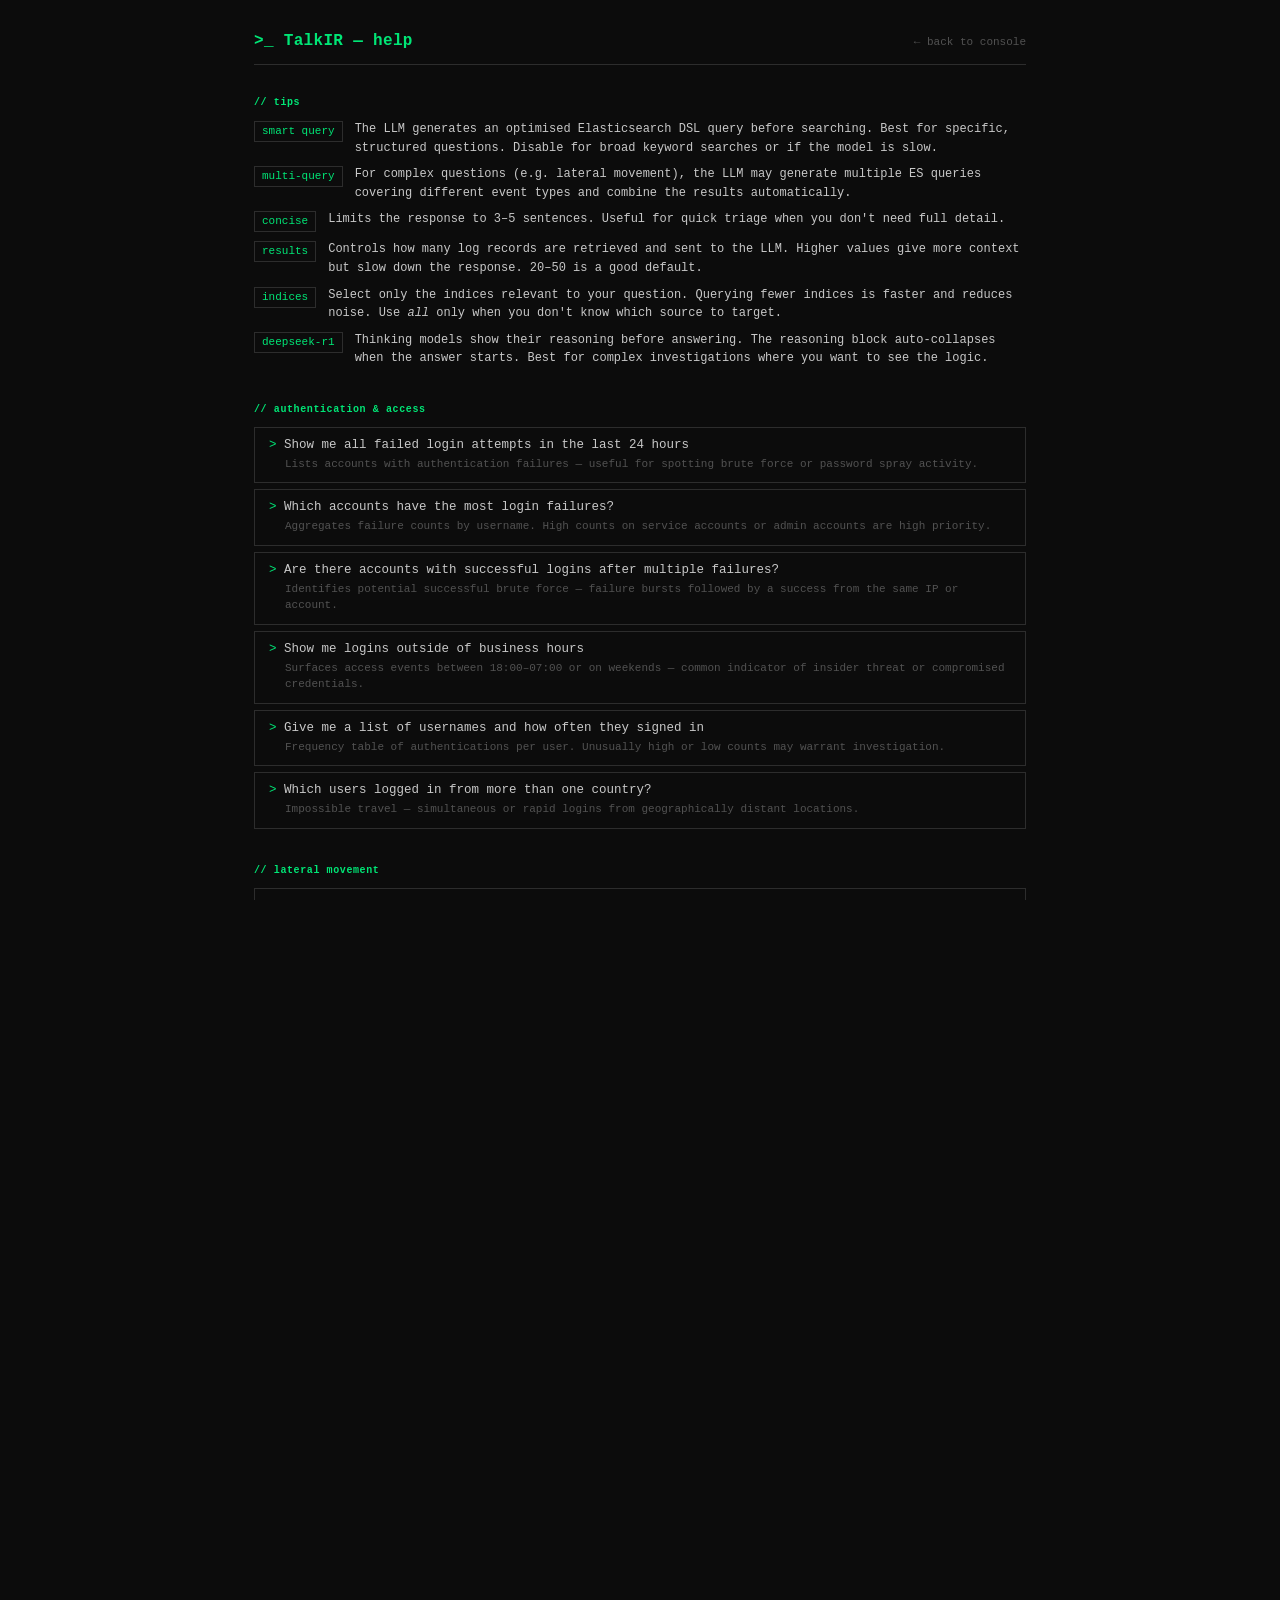
==== frontend/html/help.html @ 01c2bba3 "Add help page and fix match_all query sanitization - New help.html: terminal-styled page with 25+ ex" ====
<!DOCTYPE html>
<html lang="en">
<head>
  <meta charset="UTF-8" />
  <meta name="viewport" content="width=device-width, initial-scale=1.0" />
  <title>TalkIR — Help</title>
  <link rel="stylesheet" href="style.css" />
  <style>
    .help-wrap {
      max-width: 820px;
      margin: 0 auto;
      padding: 32px 24px 64px;
    }
    .help-header {
      display: flex;
      align-items: baseline;
      justify-content: space-between;
      border-bottom: 1px solid var(--border);
      padding-bottom: 14px;
      margin-bottom: 32px;
    }
    .help-header h1 {
      font-size: 16px;
      font-weight: 700;
      color: var(--accent);
      letter-spacing: 0.02em;
    }
    .help-header a {
      font-size: 11px;
      color: var(--muted);
      text-decoration: none;
      font-family: var(--font-mono);
    }
    .help-header a:hover { color: var(--accent); }

    .help-section { margin-bottom: 36px; }

    .help-section h2 {
      font-size: 10px;
      color: var(--accent);
      letter-spacing: 0.06em;
      margin-bottom: 12px;
    }

    .query-grid {
      display: flex;
      flex-direction: column;
      gap: 6px;
    }
    .query-card {
      border: 1px solid var(--border);
      padding: 10px 14px;
      transition: border-color 0.15s;
    }
    .query-card:hover { border-color: var(--muted); }

    .query-text {
      font-size: 12.5px;
      color: var(--text);
      font-family: var(--font-mono);
      margin-bottom: 4px;
    }
    .query-text::before {
      content: '> ';
      color: var(--accent);
      user-select: none;
    }
    .query-desc {
      font-size: 11px;
      color: var(--muted);
      line-height: 1.5;
      padding-left: 16px;
    }

    .tips-list {
      display: flex;
      flex-direction: column;
      gap: 8px;
    }
    .tip {
      display: flex;
      gap: 12px;
      font-size: 12px;
      line-height: 1.55;
    }
    .tip-key {
      color: var(--accent);
      font-family: var(--font-mono);
      font-size: 11px;
      white-space: nowrap;
      border: 1px solid var(--border);
      padding: 1px 7px;
      align-self: flex-start;
      margin-top: 1px;
      flex-shrink: 0;
    }
    .tip-val { color: var(--text); }
    .tip-val .muted { color: var(--muted); }

    html, body { overflow: auto; }
  </style>
</head>
<body>
  <div class="help-wrap">

    <div class="help-header">
      <h1>&gt;_ TalkIR — help</h1>
      <a href="/">&larr; back to console</a>
    </div>

    <!-- ── Tips ─────────────────────────────────────────────────────────── -->
    <section class="help-section">
      <h2>// tips</h2>
      <div class="tips-list">
        <div class="tip">
          <span class="tip-key">smart query</span>
          <span class="tip-val">The LLM generates an optimised Elasticsearch DSL query before searching. Best for specific, structured questions. Disable for broad keyword searches or if the model is slow.</span>
        </div>
        <div class="tip">
          <span class="tip-key">multi-query</span>
          <span class="tip-val">For complex questions (e.g. lateral movement), the LLM may generate multiple ES queries covering different event types and combine the results automatically.</span>
        </div>
        <div class="tip">
          <span class="tip-key">concise</span>
          <span class="tip-val">Limits the response to 3–5 sentences. Useful for quick triage when you don't need full detail.</span>
        </div>
        <div class="tip">
          <span class="tip-key">results</span>
          <span class="tip-val">Controls how many log records are retrieved and sent to the LLM. Higher values give more context but slow down the response. 20–50 is a good default.</span>
        </div>
        <div class="tip">
          <span class="tip-key">indices</span>
          <span class="tip-val">Select only the indices relevant to your question. Querying fewer indices is faster and reduces noise. Use <em>all</em> only when you don't know which source to target.</span>
        </div>
        <div class="tip">
          <span class="tip-key">deepseek-r1</span>
          <span class="tip-val">Thinking models show their reasoning before answering. The reasoning block auto-collapses when the answer starts. Best for complex investigations where you want to see the logic.</span>
        </div>
      </div>
    </section>

    <!-- ── Authentication ───────────────────────────────────────────────── -->
    <section class="help-section">
      <h2>// authentication &amp; access</h2>
      <div class="query-grid">
        <div class="query-card">
          <div class="query-text">Show me all failed login attempts in the last 24 hours</div>
          <div class="query-desc">Lists accounts with authentication failures — useful for spotting brute force or password spray activity.</div>
        </div>
        <div class="query-card">
          <div class="query-text">Which accounts have the most login failures?</div>
          <div class="query-desc">Aggregates failure counts by username. High counts on service accounts or admin accounts are high priority.</div>
        </div>
        <div class="query-card">
          <div class="query-text">Are there accounts with successful logins after multiple failures?</div>
          <div class="query-desc">Identifies potential successful brute force — failure bursts followed by a success from the same IP or account.</div>
        </div>
        <div class="query-card">
          <div class="query-text">Show me logins outside of business hours</div>
          <div class="query-desc">Surfaces access events between 18:00–07:00 or on weekends — common indicator of insider threat or compromised credentials.</div>
        </div>
        <div class="query-card">
          <div class="query-text">Give me a list of usernames and how often they signed in</div>
          <div class="query-desc">Frequency table of authentications per user. Unusually high or low counts may warrant investigation.</div>
        </div>
        <div class="query-card">
          <div class="query-text">Which users logged in from more than one country?</div>
          <div class="query-desc">Impossible travel — simultaneous or rapid logins from geographically distant locations.</div>
        </div>
      </div>
    </section>

    <!-- ── Lateral movement ─────────────────────────────────────────────── -->
    <section class="help-section">
      <h2>// lateral movement</h2>
      <div class="query-grid">
        <div class="query-card">
          <div class="query-text">Are there signs of lateral movement?</div>
          <div class="query-desc">Broad sweep — covers authentication across multiple hosts, remote service use, SMB/RDP connections, and pass-the-hash indicators. Maps to MITRE T1021, T1550.</div>
        </div>
        <div class="query-card">
          <div class="query-text">Which users authenticated to multiple systems in a short timeframe?</div>
          <div class="query-desc">Accounts accessing many hosts quickly may indicate automated lateral movement or credential reuse after compromise.</div>
        </div>
        <div class="query-card">
          <div class="query-text">Show me remote desktop or SMB connections between internal hosts</div>
          <div class="query-desc">Peer-to-peer RDP and SMB activity between workstations is unusual and often indicates lateral movement (T1021.001, T1021.002).</div>
        </div>
        <div class="query-card">
          <div class="query-text">Are there any service account logins from workstations?</div>
          <div class="query-desc">Service accounts authenticating interactively or from user workstations is a common sign of pass-the-ticket or stolen credentials.</div>
        </div>
      </div>
    </section>

    <!-- ── Privilege escalation ─────────────────────────────────────────── -->
    <section class="help-section">
      <h2>// privilege escalation &amp; persistence</h2>
      <div class="query-grid">
        <div class="query-card">
          <div class="query-text">Are there any new local administrator accounts created recently?</div>
          <div class="query-desc">Newly created privileged accounts may indicate persistence (T1136) or privilege escalation (T1078).</div>
        </div>
        <div class="query-card">
          <div class="query-text">Show me privilege escalation events</div>
          <div class="query-desc">Looks for UAC bypasses, sudo usage, token impersonation, and group membership changes.</div>
        </div>
        <div class="query-card">
          <div class="query-text">Which accounts were added to privileged groups?</div>
          <div class="query-desc">Group membership changes to Domain Admins, Administrators, or sudo-capable groups are high-value events (T1098).</div>
        </div>
        <div class="query-card">
          <div class="query-text">Are there scheduled tasks or services created by unusual accounts?</div>
          <div class="query-desc">Persistence via scheduled tasks (T1053) or new services (T1543) created by non-admin accounts warrants investigation.</div>
        </div>
      </div>
    </section>

    <!-- ── Process & execution ──────────────────────────────────────────── -->
    <section class="help-section">
      <h2>// process execution &amp; malware</h2>
      <div class="query-grid">
        <div class="query-card">
          <div class="query-text">Show me PowerShell commands run by users</div>
          <div class="query-desc">PowerShell abuse (T1059.001) is one of the most common living-off-the-land techniques. Look for encoded commands, download cradles, or unusual parent processes.</div>
        </div>
        <div class="query-card">
          <div class="query-text">Are there processes spawned from unusual parent processes?</div>
          <div class="query-desc">Word/Excel spawning cmd.exe or PowerShell is a classic malicious macro indicator. Helps identify T1566 phishing outcomes.</div>
        </div>
        <div class="query-card">
          <div class="query-text">Find any processes running from temp or user-writable directories</div>
          <div class="query-desc">Malware frequently executes from %TEMP%, AppData, or Downloads to avoid detection in system directories.</div>
        </div>
        <div class="query-card">
          <div class="query-text">Are there signs of credential dumping?</div>
          <div class="query-desc">Looks for LSASS access, Mimikatz-related activity, ntds.dit access, and SAM database reads (T1003).</div>
        </div>
      </div>
    </section>

    <!-- ── Network & exfiltration ───────────────────────────────────────── -->
    <section class="help-section">
      <h2>// network &amp; data exfiltration</h2>
      <div class="query-grid">
        <div class="query-card">
          <div class="query-text">Show me connections to external IP addresses</div>
          <div class="query-desc">Outbound connections to non-RFC1918 addresses — useful for C2 detection (T1071) or data exfiltration (T1041).</div>
        </div>
        <div class="query-card">
          <div class="query-text">What are the top destination ports and how many connections to each?</div>
          <div class="query-desc">Unusual ports (4444, 8080, 1337, high ephemeral ports) may indicate C2 channels or non-standard services.</div>
        </div>
        <div class="query-card">
          <div class="query-text">Are there signs of data exfiltration?</div>
          <div class="query-desc">Looks for large outbound transfers, access to bulk sensitive files, cloud sync activity, and staging behaviour (T1560, T1048).</div>
        </div>
        <div class="query-card">
          <div class="query-text">Find DNS queries to unusual or newly registered domains</div>
          <div class="query-desc">DNS-based C2 (T1071.004) and DGA (Domain Generation Algorithm) traffic often appear as high-frequency queries to random-looking domains.</div>
        </div>
      </div>
    </section>

    <!-- ── Investigation ────────────────────────────────────────────────── -->
    <section class="help-section">
      <h2>// investigation &amp; triage</h2>
      <div class="query-grid">
        <div class="query-card">
          <div class="query-text">Summarise all activity from IP address 10.0.0.50</div>
          <div class="query-desc">Full timeline of events associated with a specific source IP — useful when triaging an alert or investigating a known-bad indicator.</div>
        </div>
        <div class="query-card">
          <div class="query-text">What did user jsmith do over the last 7 days?</div>
          <div class="query-desc">Reconstructs a user's activity timeline — authentication, process execution, network connections, and file access.</div>
        </div>
        <div class="query-card">
          <div class="query-text">Give me a timeline of events between 14:00 and 16:00 yesterday</div>
          <div class="query-desc">Narrows the search window to a specific incident period — useful when you know when an alert fired.</div>
        </div>
        <div class="query-card">
          <div class="query-text">Map these events to the MITRE ATT&amp;CK framework</div>
          <div class="query-desc">Asks the LLM to classify observed behaviours against ATT&amp;CK techniques and provide tactic/technique IDs for reporting.</div>
        </div>
        <div class="query-card">
          <div class="query-text">What are the most critical findings across all indices?</div>
          <div class="query-desc">High-level triage sweep — identifies the most suspicious events across all available log sources.</div>
        </div>
      </div>
    </section>

  </div>
</body>
</html>
---- frontend/html/style.css ----
/* ─── Variables ───────────────────────────────────────────────────────────── */
:root {
  --bg:        #0c0c0c;
  --surface:   #141414;
  --surface2:  #1e1e1e;
  --border:    #2d2d2d;
  --accent:    #00e676;
  --accent2:   #b2ff59;
  --danger:    #ff5252;
  --text:      #c8c8c8;
  --muted:     #525252;
  --dim:       #333333;
  --font-mono: 'Cascadia Code', 'Fira Code', 'Courier New', monospace;
  --font-ui:   'Cascadia Code', 'Fira Code', 'Courier New', monospace;
  --radius:    0px;
}

/* ─── Reset ───────────────────────────────────────────────────────────────── */
*, *::before, *::after { box-sizing: border-box; margin: 0; padding: 0; }
html, body               { height: 100%; overflow: hidden; }
body                     { font-family: var(--font-mono); background: var(--bg); color: var(--text); font-size: 13px; }

/* ─── Layout ──────────────────────────────────────────────────────────────── */
.shell {
  display: grid;
  grid-template-columns: 240px 1fr;
  height: 100vh;
}

/* ─── Sidebar ─────────────────────────────────────────────────────────────── */
.sidebar {
  background: var(--surface);
  border-right: 1px solid var(--border);
  display: flex;
  flex-direction: column;
  overflow: hidden;
  position: relative;
  min-width: 160px;
  max-width: 480px;
}

.resize-handle {
  position: absolute;
  top: 0;
  right: -4px;
  width: 8px;
  height: 100%;
  cursor: col-resize;
  z-index: 10;
}
.resize-handle::after {
  content: '';
  position: absolute;
  left: 3px;
  top: 0;
  bottom: 0;
  width: 2px;
  background: transparent;
  transition: background 0.15s;
}
.resize-handle:hover::after,
.resize-handle.active::after {
  background: var(--accent);
  opacity: 0.4;
}
.sidebar-header {
  padding: 14px 14px 10px;
  border-bottom: 1px solid var(--border);
}
.logo      { font-size: 16px; font-weight: 700; color: var(--accent); letter-spacing: 0.02em; }
.logo-sub  { display: block; font-size: 10px; color: var(--muted); margin-top: 3px; }
.accent    { color: var(--accent); }

.sidebar-section {
  padding: 12px 14px;
  border-bottom: 1px solid var(--border);
  flex-shrink: 0;
}
.sidebar-section.bottom {
  margin-top: auto;
  border-top: 1px solid var(--border);
  border-bottom: none;
}
.section-title {
  font-size: 10px;
  color: var(--accent);
  margin-bottom: 8px;
  display: flex;
  align-items: center;
  justify-content: space-between;
  letter-spacing: 0.04em;
}

/* Indices list */
.indices-list {
  display: flex;
  flex-direction: column;
  gap: 2px;
  max-height: 220px;
  overflow-y: auto;
  margin-bottom: 6px;
}
.check-label {
  display: flex;
  align-items: center;
  gap: 7px;
  cursor: pointer;
  padding: 3px 4px;
  font-size: 11px;
  color: var(--text);
  transition: color 0.1s;
}
.check-label:hover { color: var(--accent); }
.check-label input  { accent-color: var(--accent); cursor: pointer; }
.index-meta { color: var(--muted); font-size: 10px; margin-left: auto; }

.index-controls { margin-top: 4px; }

/* Range */
.results-row { display: flex; align-items: center; gap: 8px; }
.results-row input[type=range] { flex: 1; accent-color: var(--accent); }
input[type=range]:disabled { opacity: 0.3; }

/* Buttons */
.btn-icon {
  background: none;
  border: none;
  color: var(--muted);
  cursor: pointer;
  font-size: 13px;
  font-family: var(--font-mono);
  padding: 0 3px;
  line-height: 1;
}
.btn-icon:hover { color: var(--accent); }

.bottom-actions {
  display: flex;
  gap: 8px;
}
.btn-term {
  flex: 1;
  padding: 6px 4px;
  background: transparent;
  border: 1px solid var(--border);
  color: var(--muted);
  cursor: pointer;
  font-family: var(--font-mono);
  font-size: 11px;
  transition: border-color 0.1s, color 0.1s;
  text-align: center;
}
.btn-term:hover { border-color: var(--accent); color: var(--accent); }
a.btn-term { text-decoration: none; display: flex; align-items: center; justify-content: center; }

/* ─── Chat pane ───────────────────────────────────────────────────────────── */
.chat-pane {
  display: flex;
  flex-direction: column;
  overflow: hidden;
}
.chat-header {
  padding: 10px 16px;
  border-bottom: 1px solid var(--border);
  display: flex;
  align-items: center;
  justify-content: space-between;
  background: var(--surface);
  font-size: 12px;
  color: var(--muted);
}
.chat-header-prompt { letter-spacing: 0.02em; }
.badge {
  border: 1px solid var(--border);
  padding: 2px 8px;
  font-size: 10px;
  font-family: var(--font-mono);
  color: var(--muted);
}

/* Messages */
.messages {
  flex: 1;
  overflow-y: auto;
  padding: 16px 20px;
  display: flex;
  flex-direction: column;
  gap: 12px;
}
.msg { display: flex; flex-direction: column; }
.msg.user      { align-items: flex-end; }
.msg.assistant { align-items: flex-start; }
.msg.error     { align-items: flex-start; }

.bubble {
  max-width: 82%;
  padding: 8px 14px;
  line-height: 1.65;
  white-space: pre-wrap;
  word-break: break-word;
  font-size: 12.5px;
  font-family: var(--font-mono);
}

/* User — command line style */
.msg.user .bubble {
  background: transparent;
  border-left: 2px solid var(--accent);
  color: var(--accent);
  padding: 4px 10px 4px 12px;
  font-size: 13px;
  position: relative;
}
.msg.user .bubble::before {
  content: '> ';
  color: var(--muted);
  user-select: none;
}

/* Assistant — terminal output */
.msg.assistant .bubble {
  background: transparent;
  border-left: 2px solid var(--dim);
  color: var(--text);
  padding: 6px 12px;
  transition: border-color 0.2s;
}
.msg.assistant .bubble:hover { border-left-color: var(--border); }

/* Error */
.msg.error .bubble {
  background: transparent;
  border-left: 2px solid var(--danger);
  color: var(--danger);
  padding: 6px 12px;
}
.msg.error .bubble::before {
  content: '[!] ';
}

/* Code inside bubbles */
.bubble code {
  background: var(--surface2);
  padding: 1px 5px;
  border: 1px solid var(--border);
  font-family: var(--font-mono);
  font-size: 11px;
  color: var(--accent2);
}

/* Status bubble */
.bubble.status {
  color: var(--accent);
  border-left: 2px solid var(--accent);
  background: transparent;
  font-size: 12px;
  padding: 4px 12px;
}

/* Smart query hint */
.smart-query-hint {
  font-size: 10px;
  margin-top: 4px;
  line-height: 1.5;
  padding: 0 2px;
}

/* Query warning */
.query-warning {
  font-size: 11px;
  color: var(--danger);
  padding: 6px 10px;
  border-left: 2px solid var(--danger);
  white-space: pre-wrap;
  word-break: break-word;
  margin-top: 4px;
}

/* Model selector */
.model-select {
  width: 100%;
  background: var(--surface2);
  border: 1px solid var(--border);
  color: var(--text);
  font-size: 11px;
  font-family: var(--font-mono);
  padding: 5px 7px;
  cursor: pointer;
  outline: none;
}
.model-select:focus { border-color: var(--accent); }
.model-select option { background: var(--surface2); }

/* Typing cursor */
.cursor::after {
  content: '▋';
  animation: blink 0.7s step-end infinite;
  color: var(--accent);
}
@keyframes blink { 0%,100% { opacity: 1; } 50% { opacity: 0; } }

/* Input bar — terminal command line */
.input-bar {
  display: flex;
  align-items: flex-end;
  gap: 0;
  border-top: 1px solid var(--border);
  background: var(--surface);
}
.input-prompt {
  padding: 13px 8px 13px 16px;
  color: var(--accent);
  font-family: var(--font-mono);
  font-size: 16px;
  line-height: 1;
  user-select: none;
  flex-shrink: 0;
}
.input-bar textarea {
  flex: 1;
  background: transparent;
  border: none;
  color: var(--text);
  font-family: var(--font-mono);
  font-size: 13px;
  padding: 12px 8px;
  resize: none;
  outline: none;
  min-height: 44px;
  max-height: 140px;
  overflow-y: auto;
}
.input-bar textarea::placeholder { color: var(--muted); }
.input-bar button {
  background: transparent;
  color: var(--accent);
  border: none;
  border-left: 1px solid var(--border);
  padding: 12px 20px;
  font-weight: 700;
  cursor: pointer;
  font-family: var(--font-mono);
  font-size: 12px;
  letter-spacing: 0.05em;
  align-self: stretch;
  display: flex;
  align-items: center;
  transition: background 0.1s;
}
.input-bar button:hover:not(:disabled) { background: var(--surface2); }
.input-bar button:disabled { opacity: 0.3; cursor: not-allowed; }
#stopBtn { color: var(--danger); }
#stopBtn:hover { background: var(--surface2); }

/* ─── Context message ─────────────────────────────────────────────────────── */
.msg.context-msg {
  align-items: flex-start;
}
.context-block {
  border-color: var(--dim);
}
.context-block > summary { color: var(--muted); }
.context-block > summary:hover { color: var(--text); }

/* ─── Generated query block ───────────────────────────────────────────────── */
.query-block {
  max-width: 82%;
  border: 1px solid var(--border);
  overflow: hidden;
  margin-bottom: 2px;
}
.query-block summary {
  display: flex;
  align-items: center;
  gap: 6px;
  padding: 5px 10px;
  background: var(--surface2);
  font-size: 10px;
  color: var(--muted);
  cursor: pointer;
  user-select: none;
  list-style: none;
  letter-spacing: 0.04em;
}
.query-block summary::-webkit-details-marker { display: none; }
.query-block summary::before { content: '▶'; font-size: 8px; transition: transform 0.15s; }
.query-block[open] summary::before { transform: rotate(90deg); }
.query-block summary:hover { color: var(--accent); }
.query-code {
  background: var(--bg);
  padding: 10px 12px;
  font-family: var(--font-mono);
  font-size: 11px;
  color: var(--accent2);
  white-space: pre-wrap;
  word-break: break-all;
  margin: 0;
  border-top: 1px solid var(--border);
}

/* ─── Think / reasoning block ─────────────────────────────────────────────── */
.think-block {
  max-width: 82%;
  margin-bottom: 4px;
  border: 1px solid var(--border);
  font-size: 11px;
  transition: border-color 0.2s;
}
.think-block.active {
  border-color: var(--muted);
}
.think-block summary {
  list-style: none;
  display: flex;
  align-items: center;
  gap: 6px;
  padding: 5px 10px;
  cursor: pointer;
  color: var(--muted);
  user-select: none;
  font-family: var(--font-mono);
  font-size: 10px;
  letter-spacing: 0.04em;
}
.think-block summary::-webkit-details-marker { display: none; }
.think-block summary::before {
  content: '▶';
  font-size: 8px;
  flex-shrink: 0;
  transition: transform 0.15s;
}
.think-block[open] summary::before { transform: rotate(90deg); }
.think-block summary:hover { color: var(--text); }
/* Pulsing dot shown while actively thinking */
.think-block.active summary::after {
  content: '';
  display: inline-block;
  width: 5px;
  height: 5px;
  border-radius: 50%;
  background: var(--accent);
  margin-left: 2px;
  animation: think-pulse 1.2s ease-in-out infinite;
}
@keyframes think-pulse {
  0%, 100% { opacity: 1; transform: scale(1); }
  50%       { opacity: 0.2; transform: scale(0.7); }
}
.think-body {
  padding: 8px 12px;
  color: var(--muted);
  font-family: var(--font-mono);
  font-size: 11px;
  white-space: pre-wrap;
  word-break: break-word;
  border-top: 1px solid var(--border);
  max-height: 280px;
  overflow-y: auto;
  line-height: 1.55;
}

/* ─── Token stats ─────────────────────────────────────────────────────────── */
.msg-stats {
  font-size: 10px;
  color: var(--muted);
  font-family: var(--font-mono);
  padding: 2px 0 0 14px;
}

/* ─── Model catalogue ─────────────────────────────────────────────────────── */
.catalogue-list {
  display: flex;
  flex-direction: column;
  gap: 4px;
}
.catalogue-row {
  display: flex;
  align-items: center;
  justify-content: space-between;
  gap: 8px;
  padding: 6px 8px;
  border: 1px solid var(--border);
  font-size: 11px;
  transition: border-color 0.1s;
}
.catalogue-row:hover { border-color: var(--muted); }
.catalogue-info { display: flex; flex-direction: column; gap: 2px; min-width: 0; }
.catalogue-name { color: var(--text); font-family: var(--font-mono); font-size: 11px; white-space: nowrap; overflow: hidden; text-overflow: ellipsis; }
.catalogue-desc { font-size: 10px; color: var(--muted); }
.catalogue-right { display: flex; align-items: center; gap: 6px; flex-shrink: 0; }
.catalogue-size  { font-size: 10px; color: var(--muted); }
.catalogue-badge.installed { color: var(--accent); font-size: 12px; }
.btn-pull {
  background: transparent;
  border: 1px solid var(--border);
  color: var(--accent);
  cursor: pointer;
  font-family: var(--font-mono);
  font-size: 11px;
  padding: 2px 8px;
}
.btn-pull:hover { border-color: var(--accent); background: var(--surface2); }
.btn-delete {
  background: none;
  border: none;
  color: var(--muted);
  cursor: pointer;
  font-size: 11px;
  padding: 1px 3px;
}
.btn-delete:hover { color: var(--danger); }
.pull-progress {
  font-size: 10px;
  color: var(--accent);
  font-family: var(--font-mono);
  min-width: 36px;
  text-align: right;
}

/* ─── Settings modal ──────────────────────────────────────────────────────── */
.settings-overlay {
  display: none;
  position: fixed;
  inset: 0;
  background: rgba(0, 0, 0, 0.85);
  z-index: 200;
  align-items: center;
  justify-content: center;
}
.settings-overlay.open {
  display: flex;
}
.settings-panel {
  background: var(--surface);
  border: 1px solid var(--border);
  width: min(680px, 92vw);
  max-height: 80vh;
  display: flex;
  flex-direction: column;
}
.settings-header {
  padding: 10px 14px;
  border-bottom: 1px solid var(--border);
  display: flex;
  align-items: center;
  justify-content: space-between;
  font-size: 12px;
  color: var(--accent);
  letter-spacing: 0.04em;
}
.settings-body {
  padding: 16px;
  overflow-y: auto;
  flex: 1;
}
.settings-section {
  margin-bottom: 20px;
}
.settings-section .section-title {
  margin-bottom: 10px;
}

/* ─── Utility ─────────────────────────────────────────────────────────────── */
.muted { color: var(--muted); }

/* ─── Login page ──────────────────────────────────────────────────────────── */
.login-body {
  display: flex;
  align-items: center;
  justify-content: center;
  min-height: 100vh;
  background: var(--bg);
}

.login-shell {
  width: 100%;
  max-width: 380px;
  padding: 16px;
}

.login-panel {
  border: 1px solid var(--border);
  background: var(--surface);
}

.login-header {
  padding: 16px 20px 12px;
  border-bottom: 1px solid var(--border);
  display: flex;
  flex-direction: column;
  gap: 2px;
}

.login-form {
  padding: 20px;
  display: flex;
  flex-direction: column;
  gap: 10px;
}

.login-field {
  display: flex;
  flex-direction: column;
  gap: 4px;
}

.login-label {
  font-size: 11px;
  font-family: var(--font-mono);
}

.login-input {
  background: var(--bg);
  border: 1px solid var(--border);
  color: var(--text);
  font-family: var(--font-mono);
  font-size: 13px;
  padding: 8px 10px;
  outline: none;
  width: 100%;
  box-sizing: border-box;
}

.login-input:focus {
  border-color: var(--accent);
}

.login-error {
  color: var(--danger);
  font-family: var(--font-mono);
  font-size: 12px;
  padding: 6px 0;
}

.btn-login {
  background: transparent;
  border: 1px solid var(--accent);
  color: var(--accent);
  font-family: var(--font-mono);
  font-size: 13px;
  padding: 10px;
  cursor: pointer;
  margin-top: 6px;
  transition: background 0.15s;
}

.btn-login:hover:not(:disabled) { background: var(--surface2); }
.btn-login:disabled { opacity: 0.5; cursor: not-allowed; }

/* ─── Auth header additions ───────────────────────────────────────────────── */
.auth-user {
  font-size: 11px;
  color: var(--muted);
  font-family: var(--font-mono);
}

.btn-logout {
  background: transparent;
  border: none;
  color: var(--muted);
  font-family: var(--font-mono);
  font-size: 11px;
  cursor: pointer;
  padding: 0 4px;
}

.btn-logout:hover { color: var(--danger); }
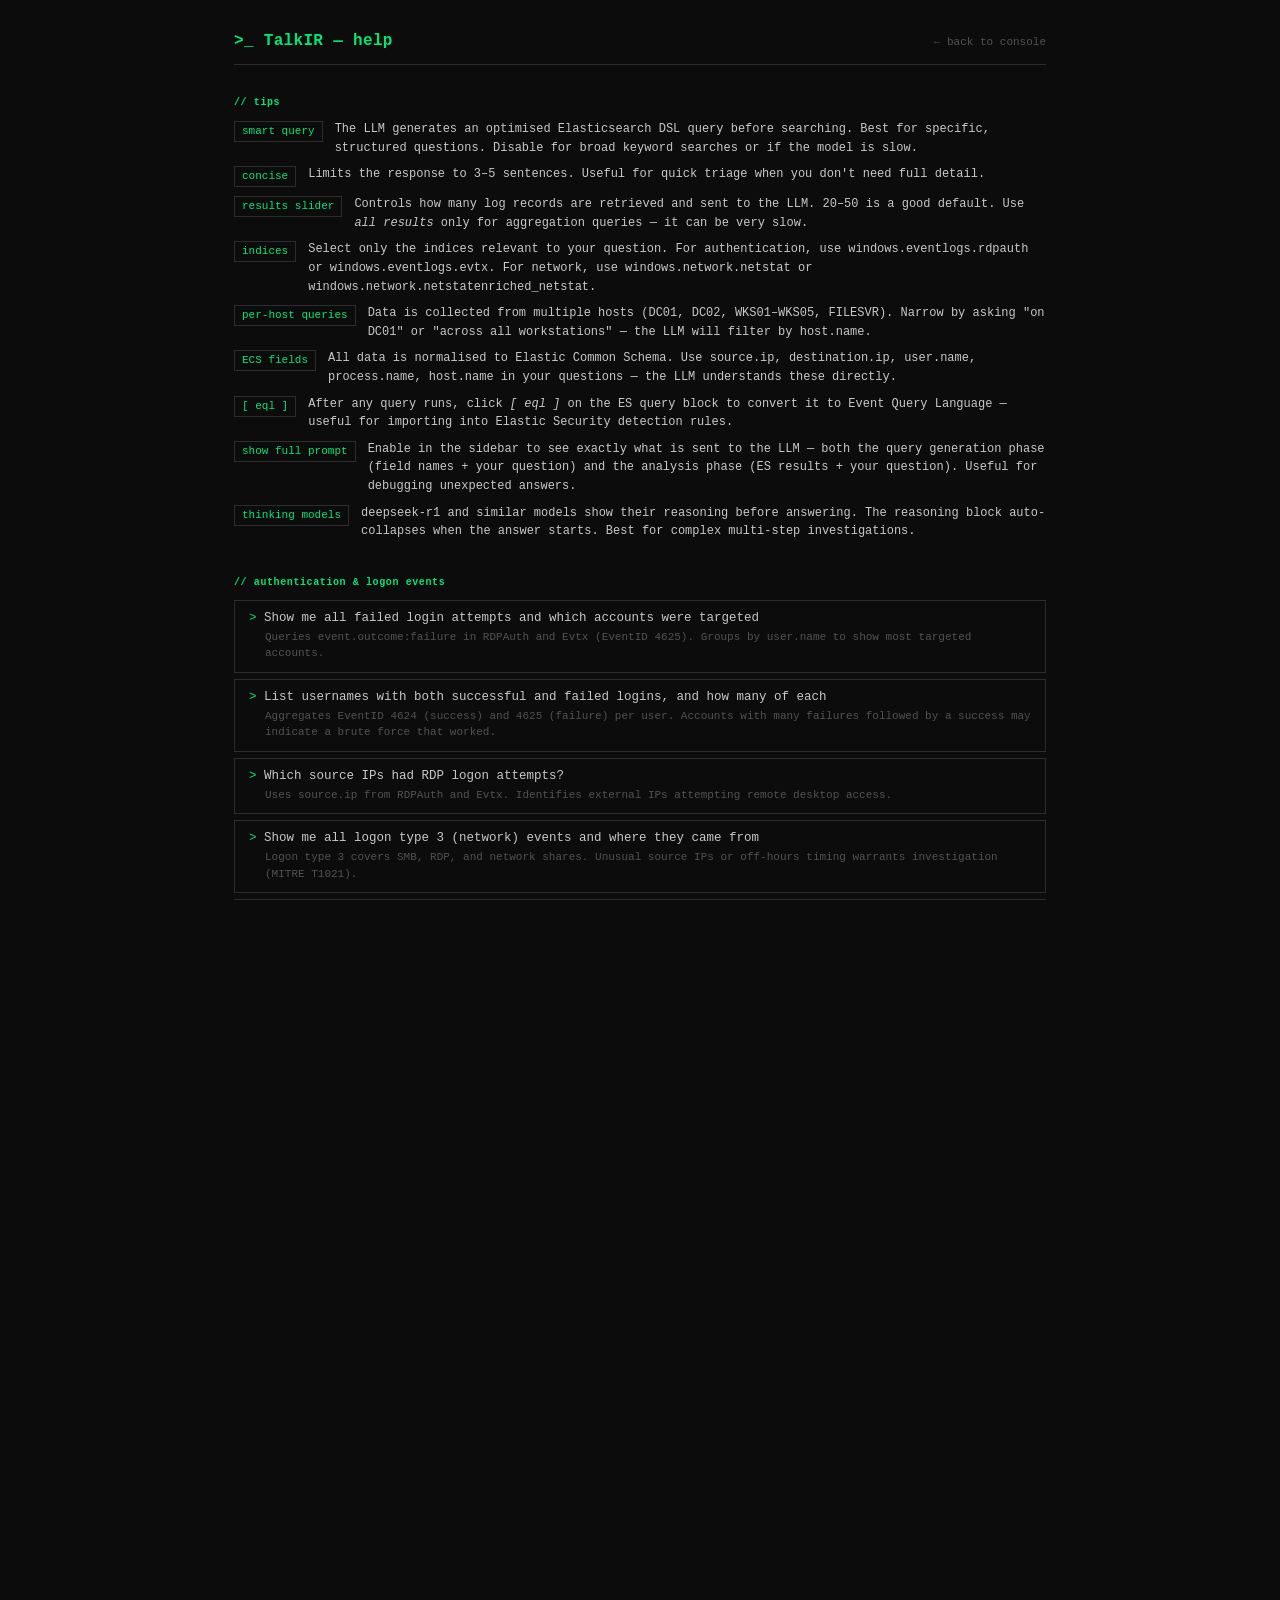
==== commit 3252c2c2: "Improvements to ECS data structures and help text." ====
--- a/frontend/html/help.html
+++ b/frontend/html/help.html
@@ -7,7 +7,7 @@
   <link rel="stylesheet" href="style.css" />
   <style>
     .help-wrap {
-      max-width: 820px;
+      max-width: 860px;
       margin: 0 auto;
       padding: 32px 24px 64px;
     }
@@ -51,6 +51,7 @@
       border: 1px solid var(--border);
       padding: 10px 14px;
       transition: border-color 0.15s;
+      cursor: pointer;
     }
     .query-card:hover { border-color: var(--muted); }
 
@@ -117,174 +118,283 @@
           <span class="tip-val">The LLM generates an optimised Elasticsearch DSL query before searching. Best for specific, structured questions. Disable for broad keyword searches or if the model is slow.</span>
         </div>
         <div class="tip">
-          <span class="tip-key">multi-query</span>
-          <span class="tip-val">For complex questions (e.g. lateral movement), the LLM may generate multiple ES queries covering different event types and combine the results automatically.</span>
-        </div>
-        <div class="tip">
           <span class="tip-key">concise</span>
           <span class="tip-val">Limits the response to 3–5 sentences. Useful for quick triage when you don't need full detail.</span>
         </div>
         <div class="tip">
-          <span class="tip-key">results</span>
-          <span class="tip-val">Controls how many log records are retrieved and sent to the LLM. Higher values give more context but slow down the response. 20–50 is a good default.</span>
+          <span class="tip-key">results slider</span>
+          <span class="tip-val">Controls how many log records are retrieved and sent to the LLM. 20–50 is a good default. Use <em>all results</em> only for aggregation queries — it can be very slow.</span>
         </div>
         <div class="tip">
           <span class="tip-key">indices</span>
-          <span class="tip-val">Select only the indices relevant to your question. Querying fewer indices is faster and reduces noise. Use <em>all</em> only when you don't know which source to target.</span>
-        </div>
-        <div class="tip">
-          <span class="tip-key">deepseek-r1</span>
-          <span class="tip-val">Thinking models show their reasoning before answering. The reasoning block auto-collapses when the answer starts. Best for complex investigations where you want to see the logic.</span>
+          <span class="tip-val">Select only the indices relevant to your question. For authentication, use <code>windows.eventlogs.rdpauth</code> or <code>windows.eventlogs.evtx</code>. For network, use <code>windows.network.netstat</code> or <code>windows.network.netstatenriched_netstat</code>.</span>
+        </div>
+        <div class="tip">
+          <span class="tip-key">per-host queries</span>
+          <span class="tip-val">Data is collected from multiple hosts (DC01, DC02, WKS01–WKS05, FILESVR). Narrow by asking "on DC01" or "across all workstations" — the LLM will filter by <code>host.name</code>.</span>
+        </div>
+        <div class="tip">
+          <span class="tip-key">ECS fields</span>
+          <span class="tip-val">All data is normalised to Elastic Common Schema. Use <code>source.ip</code>, <code>destination.ip</code>, <code>user.name</code>, <code>process.name</code>, <code>host.name</code> in your questions — the LLM understands these directly.</span>
+        </div>
+        <div class="tip">
+          <span class="tip-key">[ eql ]</span>
+          <span class="tip-val">After any query runs, click <em>[ eql ]</em> on the ES query block to convert it to Event Query Language — useful for importing into Elastic Security detection rules.</span>
+        </div>
+        <div class="tip">
+          <span class="tip-key">show full prompt</span>
+          <span class="tip-val">Enable in the sidebar to see exactly what is sent to the LLM — both the query generation phase (field names + your question) and the analysis phase (ES results + your question). Useful for debugging unexpected answers.</span>
+        </div>
+        <div class="tip">
+          <span class="tip-key">thinking models</span>
+          <span class="tip-val">deepseek-r1 and similar models show their reasoning before answering. The reasoning block auto-collapses when the answer starts. Best for complex multi-step investigations.</span>
         </div>
       </div>
     </section>
 
     <!-- ── Authentication ───────────────────────────────────────────────── -->
     <section class="help-section">
-      <h2>// authentication &amp; access</h2>
-      <div class="query-grid">
-        <div class="query-card">
-          <div class="query-text">Show me all failed login attempts in the last 24 hours</div>
-          <div class="query-desc">Lists accounts with authentication failures — useful for spotting brute force or password spray activity.</div>
-        </div>
-        <div class="query-card">
-          <div class="query-text">Which accounts have the most login failures?</div>
-          <div class="query-desc">Aggregates failure counts by username. High counts on service accounts or admin accounts are high priority.</div>
-        </div>
-        <div class="query-card">
-          <div class="query-text">Are there accounts with successful logins after multiple failures?</div>
-          <div class="query-desc">Identifies potential successful brute force — failure bursts followed by a success from the same IP or account.</div>
-        </div>
-        <div class="query-card">
-          <div class="query-text">Show me logins outside of business hours</div>
-          <div class="query-desc">Surfaces access events between 18:00–07:00 or on weekends — common indicator of insider threat or compromised credentials.</div>
-        </div>
-        <div class="query-card">
-          <div class="query-text">Give me a list of usernames and how often they signed in</div>
-          <div class="query-desc">Frequency table of authentications per user. Unusually high or low counts may warrant investigation.</div>
-        </div>
-        <div class="query-card">
-          <div class="query-text">Which users logged in from more than one country?</div>
-          <div class="query-desc">Impossible travel — simultaneous or rapid logins from geographically distant locations.</div>
-        </div>
-      </div>
-    </section>
-
-    <!-- ── Lateral movement ─────────────────────────────────────────────── -->
+      <h2>// authentication &amp; logon events</h2>
+      <div class="query-grid">
+        <div class="query-card">
+          <div class="query-text">Show me all failed login attempts and which accounts were targeted</div>
+          <div class="query-desc">Queries <code>event.outcome:failure</code> in RDPAuth and Evtx (EventID 4625). Groups by <code>user.name</code> to show most targeted accounts.</div>
+        </div>
+        <div class="query-card">
+          <div class="query-text">List usernames with both successful and failed logins, and how many of each</div>
+          <div class="query-desc">Aggregates EventID 4624 (success) and 4625 (failure) per user. Accounts with many failures followed by a success may indicate a brute force that worked.</div>
+        </div>
+        <div class="query-card">
+          <div class="query-text">Which source IPs had RDP logon attempts?</div>
+          <div class="query-desc">Uses <code>source.ip</code> from RDPAuth and Evtx. Identifies external IPs attempting remote desktop access.</div>
+        </div>
+        <div class="query-card">
+          <div class="query-text">Show me all logon type 3 (network) events and where they came from</div>
+          <div class="query-desc">Logon type 3 covers SMB, RDP, and network shares. Unusual source IPs or off-hours timing warrants investigation (MITRE T1021).</div>
+        </div>
+        <div class="query-card">
+          <div class="query-text">Are there logins from outside the 192.168.0.0/16 range?</div>
+          <div class="query-desc">Identifies external authentication attempts against internal systems. Any non-RFC1918 source IP for successful logins is high priority.</div>
+        </div>
+        <div class="query-card">
+          <div class="query-text">Which service accounts logged in interactively?</div>
+          <div class="query-desc">Service accounts (typically ending in $, or named svc_*) should not have interactive logon type 2 or 10 sessions. Indicates stolen credentials or misconfiguration.</div>
+        </div>
+      </div>
+    </section>
+
+    <!-- ── Network connections ───────────────────────────────────────────── -->
+    <section class="help-section">
+      <h2>// network connections</h2>
+      <div class="query-grid">
+        <div class="query-card">
+          <div class="query-text">Show me all connections to external IP addresses</div>
+          <div class="query-desc">Filters <code>destination.ip</code> for non-RFC1918 addresses. Outbound connections to public IPs may indicate C2 (T1071) or data exfiltration (T1041).</div>
+        </div>
+        <div class="query-card">
+          <div class="query-text">Which processes have established connections and what are their destination IPs?</div>
+          <div class="query-desc">Joins <code>process.name</code> with <code>destination.ip</code> and <code>destination.port</code> from NetstatEnriched. Unusual processes with network connections are high priority.</div>
+        </div>
+        <div class="query-card">
+          <div class="query-text">Are there connections on unusual ports like 4444, 8080, or 1337?</div>
+          <div class="query-desc">Common C2 and reverse shell ports. Uses <code>destination.port</code> across Netstat indices.</div>
+        </div>
+        <div class="query-card">
+          <div class="query-text">Show me all ESTABLISHED connections from DC01 and group by destination IP</div>
+          <div class="query-desc">Filters by <code>host.name:dc01</code> and <code>Status:ESTABLISHED</code>. Helps identify what a domain controller is actively communicating with.</div>
+        </div>
+        <div class="query-card">
+          <div class="query-text">Which processes are listening on the network and are they signed?</div>
+          <div class="query-desc">Uses NetstatEnriched to correlate listening services with <code>code_signature.trusted</code>. Unsigned listening processes are suspicious.</div>
+        </div>
+        <div class="query-card">
+          <div class="query-text">Find connections where the process hash is known malicious or unsigned</div>
+          <div class="query-desc">Checks <code>Authenticode_Trusted</code> and <code>Hash_SHA256</code> fields from NetstatEnriched. Untrusted processes with external connections are critical findings.</div>
+        </div>
+      </div>
+    </section>
+
+    <!-- ── Process execution ─────────────────────────────────────────────── -->
+    <section class="help-section">
+      <h2>// process execution &amp; malware</h2>
+      <div class="query-grid">
+        <div class="query-card">
+          <div class="query-text">Show me PowerShell commands that look suspicious</div>
+          <div class="query-desc">Searches <code>ps_suspicious:true</code> and <code>ps_indicators</code> fields across PowerShell script block and module logs. Flags encoded commands, download cradles, and known tool names.</div>
+        </div>
+        <div class="query-card">
+          <div class="query-text">Are there processes spawned from unusual parents like Word or Excel?</div>
+          <div class="query-desc">Uses <code>process.parent.name</code> from EventID 4688 records. Office apps spawning cmd.exe or PowerShell indicates a malicious macro (T1566).</div>
+        </div>
+        <div class="query-card">
+          <div class="query-text">Find processes running from temp or AppData directories</div>
+          <div class="query-desc">Malware frequently executes from user-writable paths. Checks <code>process.executable</code> for %TEMP%, AppData, Downloads.</div>
+        </div>
+        <div class="query-card">
+          <div class="query-text">Show me all processes created by the Administrator account</div>
+          <div class="query-desc">Uses <code>user.name:Administrator</code> with EventID 4688 (process create). Unexpected admin-run processes during off-hours are suspicious.</div>
+        </div>
+        <div class="query-card">
+          <div class="query-text">What processes ran on WKS01 that don't appear on other workstations?</div>
+          <div class="query-desc">Compares <code>process.name</code> across hosts. Unique processes on a single host can indicate targeted compromise.</div>
+        </div>
+        <div class="query-card">
+          <div class="query-text">Are there signs of credential dumping or LSASS access?</div>
+          <div class="query-desc">Looks for access to lsass.exe, ntds.dit, SAM database, and Mimikatz indicators in PowerShell logs and process creation events (T1003).</div>
+        </div>
+      </div>
+    </section>
+
+    <!-- ── Lateral movement ──────────────────────────────────────────────── -->
     <section class="help-section">
       <h2>// lateral movement</h2>
       <div class="query-grid">
         <div class="query-card">
-          <div class="query-text">Are there signs of lateral movement?</div>
-          <div class="query-desc">Broad sweep — covers authentication across multiple hosts, remote service use, SMB/RDP connections, and pass-the-hash indicators. Maps to MITRE T1021, T1550.</div>
-        </div>
-        <div class="query-card">
-          <div class="query-text">Which users authenticated to multiple systems in a short timeframe?</div>
-          <div class="query-desc">Accounts accessing many hosts quickly may indicate automated lateral movement or credential reuse after compromise.</div>
-        </div>
-        <div class="query-card">
-          <div class="query-text">Show me remote desktop or SMB connections between internal hosts</div>
-          <div class="query-desc">Peer-to-peer RDP and SMB activity between workstations is unusual and often indicates lateral movement (T1021.001, T1021.002).</div>
-        </div>
-        <div class="query-card">
-          <div class="query-text">Are there any service account logins from workstations?</div>
-          <div class="query-desc">Service accounts authenticating interactively or from user workstations is a common sign of pass-the-ticket or stolen credentials.</div>
-        </div>
-      </div>
-    </section>
-
-    <!-- ── Privilege escalation ─────────────────────────────────────────── -->
-    <section class="help-section">
-      <h2>// privilege escalation &amp; persistence</h2>
-      <div class="query-grid">
-        <div class="query-card">
-          <div class="query-text">Are there any new local administrator accounts created recently?</div>
-          <div class="query-desc">Newly created privileged accounts may indicate persistence (T1136) or privilege escalation (T1078).</div>
-        </div>
-        <div class="query-card">
-          <div class="query-text">Show me privilege escalation events</div>
-          <div class="query-desc">Looks for UAC bypasses, sudo usage, token impersonation, and group membership changes.</div>
+          <div class="query-text">Are there signs of lateral movement across the domain?</div>
+          <div class="query-desc">Broad sweep across RDPAuth, Evtx, and Netstat — covers pass-the-hash, Kerberos ticket reuse, SMB connections between workstations, and authentication chains (T1021, T1550).</div>
+        </div>
+        <div class="query-card">
+          <div class="query-text">Which accounts authenticated to multiple different hosts?</div>
+          <div class="query-desc">Aggregates <code>user.name</code> against <code>host.name</code> across all authentication indices. Accounts touching many systems in a short window may indicate automated lateral movement.</div>
+        </div>
+        <div class="query-card">
+          <div class="query-text">Show me RDP connections between workstations (not to/from domain controllers)</div>
+          <div class="query-desc">Peer-to-peer RDP between WKS hosts is unusual — legitimate admin RDP typically goes to DCs or servers, not between workstations (T1021.001).</div>
+        </div>
+        <div class="query-card">
+          <div class="query-text">Are any workstations connecting to the file server FILESVR on port 445?</div>
+          <div class="query-desc">SMB connections to file servers are normal, but unusual source hosts or times may indicate ransomware staging or data exfiltration via SMB (T1021.002).</div>
+        </div>
+      </div>
+    </section>
+
+    <!-- ── Persistence ───────────────────────────────────────────────────── -->
+    <section class="help-section">
+      <h2>// persistence &amp; privilege escalation</h2>
+      <div class="query-grid">
+        <div class="query-card">
+          <div class="query-text">Show me all autorun entries that are unsigned or from unusual locations</div>
+          <div class="query-desc">Queries the Autoruns index — checks <code>Signer</code> and <code>file.path</code> for persistence mechanisms in startup keys, run keys, and scheduled tasks (T1547, T1053).</div>
+        </div>
+        <div class="query-card">
+          <div class="query-text">Were any new user accounts created or modified recently?</div>
+          <div class="query-desc">Searches EventID 4720 (create), 4738 (modify), 4726 (delete) in the Evtx index. New privileged accounts are a common persistence technique (T1136).</div>
+        </div>
+        <div class="query-card">
+          <div class="query-text">Are there any scheduled tasks created by non-system accounts?</div>
+          <div class="query-desc">Uses EventID 4698 records — filters for <code>user.name</code> that isn't SYSTEM or a known admin. Attacker-created scheduled tasks are a reliable persistence mechanism (T1053.005).</div>
+        </div>
+        <div class="query-card">
+          <div class="query-text">Show me new services installed outside of business hours</div>
+          <div class="query-desc">EventID 4697 (service install) filtered by timestamp. Malicious services are often installed during off-hours to reduce detection window (T1543.003).</div>
         </div>
         <div class="query-card">
           <div class="query-text">Which accounts were added to privileged groups?</div>
-          <div class="query-desc">Group membership changes to Domain Admins, Administrators, or sudo-capable groups are high-value events (T1098).</div>
-        </div>
-        <div class="query-card">
-          <div class="query-text">Are there scheduled tasks or services created by unusual accounts?</div>
-          <div class="query-desc">Persistence via scheduled tasks (T1053) or new services (T1543) created by non-admin accounts warrants investigation.</div>
-        </div>
-      </div>
-    </section>
-
-    <!-- ── Process & execution ──────────────────────────────────────────── -->
-    <section class="help-section">
-      <h2>// process execution &amp; malware</h2>
-      <div class="query-grid">
-        <div class="query-card">
-          <div class="query-text">Show me PowerShell commands run by users</div>
-          <div class="query-desc">PowerShell abuse (T1059.001) is one of the most common living-off-the-land techniques. Look for encoded commands, download cradles, or unusual parent processes.</div>
-        </div>
-        <div class="query-card">
-          <div class="query-text">Are there processes spawned from unusual parent processes?</div>
-          <div class="query-desc">Word/Excel spawning cmd.exe or PowerShell is a classic malicious macro indicator. Helps identify T1566 phishing outcomes.</div>
-        </div>
-        <div class="query-card">
-          <div class="query-text">Find any processes running from temp or user-writable directories</div>
-          <div class="query-desc">Malware frequently executes from %TEMP%, AppData, or Downloads to avoid detection in system directories.</div>
-        </div>
-        <div class="query-card">
-          <div class="query-text">Are there signs of credential dumping?</div>
-          <div class="query-desc">Looks for LSASS access, Mimikatz-related activity, ntds.dit access, and SAM database reads (T1003).</div>
-        </div>
-      </div>
-    </section>
-
-    <!-- ── Network & exfiltration ───────────────────────────────────────── -->
-    <section class="help-section">
-      <h2>// network &amp; data exfiltration</h2>
-      <div class="query-grid">
-        <div class="query-card">
-          <div class="query-text">Show me connections to external IP addresses</div>
-          <div class="query-desc">Outbound connections to non-RFC1918 addresses — useful for C2 detection (T1071) or data exfiltration (T1041).</div>
-        </div>
-        <div class="query-card">
-          <div class="query-text">What are the top destination ports and how many connections to each?</div>
-          <div class="query-desc">Unusual ports (4444, 8080, 1337, high ephemeral ports) may indicate C2 channels or non-standard services.</div>
-        </div>
-        <div class="query-card">
-          <div class="query-text">Are there signs of data exfiltration?</div>
-          <div class="query-desc">Looks for large outbound transfers, access to bulk sensitive files, cloud sync activity, and staging behaviour (T1560, T1048).</div>
-        </div>
-        <div class="query-card">
-          <div class="query-text">Find DNS queries to unusual or newly registered domains</div>
-          <div class="query-desc">DNS-based C2 (T1071.004) and DGA (Domain Generation Algorithm) traffic often appear as high-frequency queries to random-looking domains.</div>
-        </div>
-      </div>
-    </section>
-
-    <!-- ── Investigation ────────────────────────────────────────────────── -->
+          <div class="query-desc">EventID 4728/4732/4756 — group membership changes to Domain Admins, Administrators, or Remote Desktop Users are high-value events (T1098).</div>
+        </div>
+      </div>
+    </section>
+
+    <!-- ── File & MFT ────────────────────────────────────────────────────── -->
+    <section class="help-section">
+      <h2>// file system &amp; MFT</h2>
+      <div class="query-grid">
+        <div class="query-card">
+          <div class="query-text">Show me executable files created in temp or AppData directories</div>
+          <div class="query-desc">Queries the NTFS MFT index for .exe, .dll, .ps1 files in user-writable paths. Malware staging almost always involves writing to these locations.</div>
+        </div>
+        <div class="query-card">
+          <div class="query-text">Find files with Alternate Data Streams (ADS)</div>
+          <div class="query-desc">ADS are used to hide payloads inside legitimate files (<code>file.attributes.ads:true</code> in MFT). A common defence evasion technique (T1564.004).</div>
+        </div>
+        <div class="query-card">
+          <div class="query-text">What scripts (ps1, bat, vbs) were created on the domain controller?</div>
+          <div class="query-desc">Filters MFT by <code>host.name</code> and file extension. Scripts created on DCs outside change windows are high-priority findings.</div>
+        </div>
+        <div class="query-card">
+          <div class="query-text">Show me files created within the last 24 hours of the collection time</div>
+          <div class="query-desc">Uses <code>file.created</code> timestamp from MFT with a date range filter. Useful for establishing what was dropped during an attack window.</div>
+        </div>
+      </div>
+    </section>
+
+    <!-- ── Browser history ───────────────────────────────────────────────── -->
+    <section class="help-section">
+      <h2>// browser history</h2>
+      <div class="query-grid">
+        <div class="query-card">
+          <div class="query-text">What external URLs did users visit from the domain controller?</div>
+          <div class="query-desc">DCs browsing the internet is unusual. Uses <code>url.original</code> and <code>host.name</code> from Chrome/Firefox history. Any external browsing from DC01/DC02 warrants investigation.</div>
+        </div>
+        <div class="query-card">
+          <div class="query-text">Show me downloads or file transfer URLs visited by any user</div>
+          <div class="query-desc">Searches <code>url.original</code> for file hosting services, pastebin, or direct download links. May indicate malware delivery (T1105) or data staging (T1567).</div>
+        </div>
+        <div class="query-card">
+          <div class="query-text">Which users visited IP addresses directly (not domain names)?</div>
+          <div class="query-desc">Direct IP browsing (e.g. http://1.2.3.4) bypasses DNS and is commonly used for C2 check-ins. Searches <code>url.original</code> for IP-format URLs.</div>
+        </div>
+      </div>
+    </section>
+
+    <!-- ── Investigation ─────────────────────────────────────────────────── -->
     <section class="help-section">
       <h2>// investigation &amp; triage</h2>
       <div class="query-grid">
         <div class="query-card">
-          <div class="query-text">Summarise all activity from IP address 10.0.0.50</div>
-          <div class="query-desc">Full timeline of events associated with a specific source IP — useful when triaging an alert or investigating a known-bad indicator.</div>
-        </div>
-        <div class="query-card">
-          <div class="query-text">What did user jsmith do over the last 7 days?</div>
-          <div class="query-desc">Reconstructs a user's activity timeline — authentication, process execution, network connections, and file access.</div>
-        </div>
-        <div class="query-card">
-          <div class="query-text">Give me a timeline of events between 14:00 and 16:00 yesterday</div>
-          <div class="query-desc">Narrows the search window to a specific incident period — useful when you know when an alert fired.</div>
-        </div>
-        <div class="query-card">
-          <div class="query-text">Map these events to the MITRE ATT&amp;CK framework</div>
-          <div class="query-desc">Asks the LLM to classify observed behaviours against ATT&amp;CK techniques and provide tactic/technique IDs for reporting.</div>
-        </div>
-        <div class="query-card">
-          <div class="query-text">What are the most critical findings across all indices?</div>
-          <div class="query-desc">High-level triage sweep — identifies the most suspicious events across all available log sources.</div>
+          <div class="query-text">Summarise all activity associated with IP address 192.168.111.101</div>
+          <div class="query-desc">Full cross-index sweep using <code>source.ip</code> and <code>destination.ip</code>. Shows authentication attempts, network connections, and any other events linked to that IP.</div>
+        </div>
+        <div class="query-card">
+          <div class="query-text">What did the user Administrator do across all hosts?</div>
+          <div class="query-desc">Queries <code>user.name:Administrator</code> across all indices. Reconstructs a full activity timeline — logons, processes, network connections, and file access.</div>
+        </div>
+        <div class="query-card">
+          <div class="query-text">Give me a timeline of everything that happened on DC01 on 2024-07-26</div>
+          <div class="query-desc">Uses <code>host.name:dc01</code> with a date range on <code>@timestamp</code>. Pulls events from all relevant indices to reconstruct a full day's activity.</div>
+        </div>
+        <div class="query-card">
+          <div class="query-text">What are the most critical findings across all collected data?</div>
+          <div class="query-desc">High-level triage sweep — asks the LLM to identify the most suspicious indicators across all indices and rank them by severity. Good starting point for an investigation.</div>
+        </div>
+        <div class="query-card">
+          <div class="query-text">Map the suspicious activity to MITRE ATT&amp;CK techniques</div>
+          <div class="query-desc">Takes events from previous queries and classifies them against the MITRE ATT&amp;CK framework with tactic/technique IDs. Useful for writing IR reports.</div>
+        </div>
+        <div class="query-card">
+          <div class="query-text">Compare activity between DC01 and DC02 — are there differences that suggest one is compromised?</div>
+          <div class="query-desc">Baselining: unusual processes, services, or network connections on one DC that don't appear on the other may indicate targeted compromise.</div>
+        </div>
+      </div>
+    </section>
+
+    <!-- ── Velociraptor-specific ──────────────────────────────────────────── -->
+    <section class="help-section">
+      <h2>// velociraptor collection context</h2>
+      <div class="tips-list">
+        <div class="tip">
+          <span class="tip-key">data sources</span>
+          <span class="tip-val">This data was collected by Velociraptor from: DC01, DC02 (domain controllers), FILESVR (file server), WKS01–WKS05 (workstations). All timestamps are UTC. Collection date: 2024-08-04.</span>
+        </div>
+        <div class="tip">
+          <span class="tip-key">available indices</span>
+          <span class="tip-val">
+            <code>windows.eventlogs.evtx</code> — all Windows event logs (Security, System, Application) ·
+            <code>windows.eventlogs.rdpauth</code> — RDP/logon events only ·
+            <code>windows.network.netstat</code> — point-in-time connections ·
+            <code>windows.network.netstatenriched_netstat</code> — connections with process + hash info ·
+            <code>windows.ntfs.mft</code> — file system (executables and suspicious paths only) ·
+            <code>windows.sysinternals.autoruns</code> — persistence locations ·
+            <code>windows.eventlogs.powershellscriptblock</code> — PowerShell activity
+          </span>
+        </div>
+        <div class="tip">
+          <span class="tip-key">point-in-time</span>
+          <span class="tip-val">Netstat data is a snapshot, not a stream — it shows connections active at collection time, not all connections that ever existed. For full network history, use authentication logs instead.</span>
+        </div>
+        <div class="tip">
+          <span class="tip-key">new log sources</span>
+          <span class="tip-val">Drop new <code>.json</code> files into <code>./logs/</code> and they will be automatically ingested. Velociraptor collections, Sysmon JSONL, Zeek logs, and Suricata EVE JSON are all supported. ECS normalisation is applied automatically for known Velociraptor artefact types.</span>
         </div>
       </div>
     </section>
--- a/frontend/html/style.css
+++ b/frontend/html/style.css
@@ -20,10 +20,21 @@
 html, body               { height: 100%; overflow: hidden; }
 body                     { font-family: var(--font-mono); background: var(--bg); color: var(--text); font-size: 13px; }
 
+/* ─── Scrollbars ──────────────────────────────────────────────────────────── */
+* {
+  scrollbar-width: thin;
+  scrollbar-color: var(--dim) transparent;
+}
+*::-webkit-scrollbar       { width: 5px; height: 5px; }
+*::-webkit-scrollbar-track { background: transparent; }
+*::-webkit-scrollbar-thumb { background: var(--dim); border-radius: 0; }
+*::-webkit-scrollbar-thumb:hover { background: var(--muted); }
+*::-webkit-scrollbar-corner { background: transparent; }
+
 /* ─── Layout ──────────────────────────────────────────────────────────────── */
 .shell {
   display: grid;
-  grid-template-columns: 240px 1fr;
+  grid-template-columns: 410px 1fr;
   height: 100vh;
 }
 
@@ -36,7 +47,7 @@
   overflow: hidden;
   position: relative;
   min-width: 160px;
-  max-width: 480px;
+  max-width: 800px;
 }
 
 .resize-handle {
@@ -91,6 +102,22 @@
   letter-spacing: 0.04em;
 }
 
+/* Indices filter */
+.indices-filter {
+  width: 100%;
+  box-sizing: border-box;
+  background: transparent;
+  border: 1px solid var(--dim);
+  color: var(--fg);
+  font-family: inherit;
+  font-size: 11px;
+  padding: 3px 6px;
+  margin-bottom: 4px;
+  outline: none;
+}
+.indices-filter:focus { border-color: var(--accent); }
+.indices-filter::placeholder { color: var(--dim); }
+
 /* Indices list */
 .indices-list {
   display: flex;
@@ -193,6 +220,7 @@
 .msg.error     { align-items: flex-start; }
 
 .bubble {
+  position: relative;
   max-width: 82%;
   padding: 8px 14px;
   line-height: 1.65;
@@ -459,6 +487,24 @@
   line-height: 1.55;
 }
 
+/* ─── Threat intel enrichment ─────────────────────────────────────────────── */
+.enrich-body { white-space: normal; }
+.enrich-row {
+  display: flex;
+  gap: 10px;
+  align-items: baseline;
+  padding: 3px 0;
+  border-bottom: 1px solid var(--border);
+  font-size: 11px;
+}
+.enrich-row:last-child { border-bottom: none; }
+.enrich-ip     { font-family: var(--font-mono); color: var(--text); white-space: nowrap; min-width: 110px; }
+.enrich-detail { color: var(--muted); }
+.enrich-high .enrich-ip  { color: var(--danger); }
+.enrich-med  .enrich-ip  { color: #ffcc80; }
+.enrich-clean .enrich-ip { color: var(--accent); }
+.enrich-error .enrich-ip { color: var(--muted); }
+
 /* ─── Token stats ─────────────────────────────────────────────────────────── */
 .msg-stats {
   font-size: 10px;
@@ -466,6 +512,102 @@
   font-family: var(--font-mono);
   padding: 2px 0 0 14px;
 }
+
+/* ─── Copy button ─────────────────────────────────────────────────────────── */
+.btn-copy {
+  position: absolute;
+  top: 4px;
+  right: 4px;
+  background: transparent;
+  border: none;
+  color: transparent;          /* invisible until bubble hovered */
+  font-family: var(--font-mono);
+  font-size: 10px;
+  padding: 2px 4px;
+  cursor: pointer;
+  transition: color 0.15s;
+  line-height: 1;
+}
+.bubble:hover .btn-copy { color: var(--muted); }
+.btn-copy:hover { color: var(--accent) !important; }
+
+/* ─── Query action buttons (copy / eql) ──────────────────────────────────── */
+.query-actions {
+  display: flex;
+  gap: 8px;
+  padding: 4px 0 2px 0;
+}
+.btn-query-action {
+  background: transparent;
+  border: none;
+  color: var(--muted);
+  font-family: var(--font-mono);
+  font-size: 10px;
+  cursor: pointer;
+  padding: 0;
+  transition: color 0.1s;
+}
+.btn-query-action:hover { color: var(--accent); }
+.btn-query-action:disabled { opacity: 0.5; cursor: default; }
+
+.eql-label {
+  font-size: 10px;
+  color: var(--muted);
+  font-family: var(--font-mono);
+  padding: 6px 0 2px 0;
+}
+.eql-result {
+  border-left-color: var(--accent) !important;
+  color: var(--accent) !important;
+}
+.debug-block > .think-body { max-height: 60vh; overflow-y: auto; }
+
+/* ─── Model guide ─────────────────────────────────────────────────────────── */
+.model-guide {
+  display: flex;
+  flex-direction: column;
+  gap: 8px;
+  padding: 2px 0;
+}
+.guide-row {
+  display: flex;
+  gap: 10px;
+  font-size: 11px;
+  line-height: 1.55;
+}
+.guide-key {
+  color: var(--accent);
+  font-family: var(--font-mono);
+  font-size: 10px;
+  white-space: nowrap;
+  border: 1px solid var(--border);
+  padding: 1px 6px;
+  align-self: flex-start;
+  margin-top: 1px;
+  flex-shrink: 0;
+  min-width: 72px;
+  text-align: center;
+}
+.guide-val { color: var(--muted); }
+.guide-val strong { color: var(--text); }
+
+/* ─── Tag pills ────────────────────────────────────────────────────────────── */
+.tag-pill {
+  display: inline-block;
+  font-size: 9px;
+  font-family: var(--font-mono);
+  padding: 1px 5px;
+  border: 1px solid;
+  letter-spacing: 0.04em;
+  vertical-align: middle;
+}
+.tag-pill.tag-low-mem,   .tag-pill.low-mem-pill    { color: var(--accent2); border-color: var(--accent2); }
+.tag-pill.tag-thinking,  .tag-pill.thinking-pill   { color: #64b5f6;        border-color: #64b5f6; }
+.tag-pill.tag-fast,      .tag-pill.fast-pill        { color: var(--accent);  border-color: var(--accent); }
+.tag-pill.tag-medium                                { color: var(--muted);   border-color: var(--border); }
+.tag-pill.tag-slow,      .tag-pill.slow-pill        { color: #ef9a9a;        border-color: #ef9a9a; }
+.tag-pill.tag-structured,.tag-pill.structured-pill  { color: #ce93d8;        border-color: #ce93d8; }
+.tag-pill.tag-reasoning                             { color: #ffcc80;        border-color: #ffcc80; }
 
 /* ─── Model catalogue ─────────────────────────────────────────────────────── */
 .catalogue-list {
@@ -490,6 +632,8 @@
 .catalogue-right { display: flex; align-items: center; gap: 6px; flex-shrink: 0; }
 .catalogue-size  { font-size: 10px; color: var(--muted); }
 .catalogue-badge.installed { color: var(--accent); font-size: 12px; }
+.catalogue-name-row  { display: flex; align-items: center; gap: 6px; flex-wrap: wrap; }
+.catalogue-tags      { display: flex; gap: 4px; flex-wrap: wrap; }
 .btn-pull {
   background: transparent;
   border: 1px solid var(--border);
@@ -558,7 +702,30 @@
 }
 .settings-section .section-title {
   margin-bottom: 10px;
-}
+  flex-wrap: wrap;
+  gap: 6px;
+}
+.catalogue-sort-bar {
+  display: flex;
+  align-items: center;
+  gap: 4px;
+  flex: 1;
+}
+.sort-label { color: var(--muted); font-size: 10px; margin-right: 2px; }
+.btn-sort {
+  background: transparent;
+  border: 1px solid var(--border);
+  color: var(--muted);
+  font-family: var(--font-mono);
+  font-size: 10px;
+  padding: 1px 6px;
+  cursor: pointer;
+  transition: border-color 0.1s, color 0.1s;
+}
+.btn-sort:hover          { border-color: var(--muted); color: var(--text); }
+.btn-sort.active         { border-color: var(--accent); color: var(--accent); }
+.btn-sort[data-dir=desc]::after { content: ' ↓'; }
+.btn-sort[data-dir=asc]::after  { content: ' ↑'; }
 
 /* ─── Utility ─────────────────────────────────────────────────────────────── */
 .muted { color: var(--muted); }
